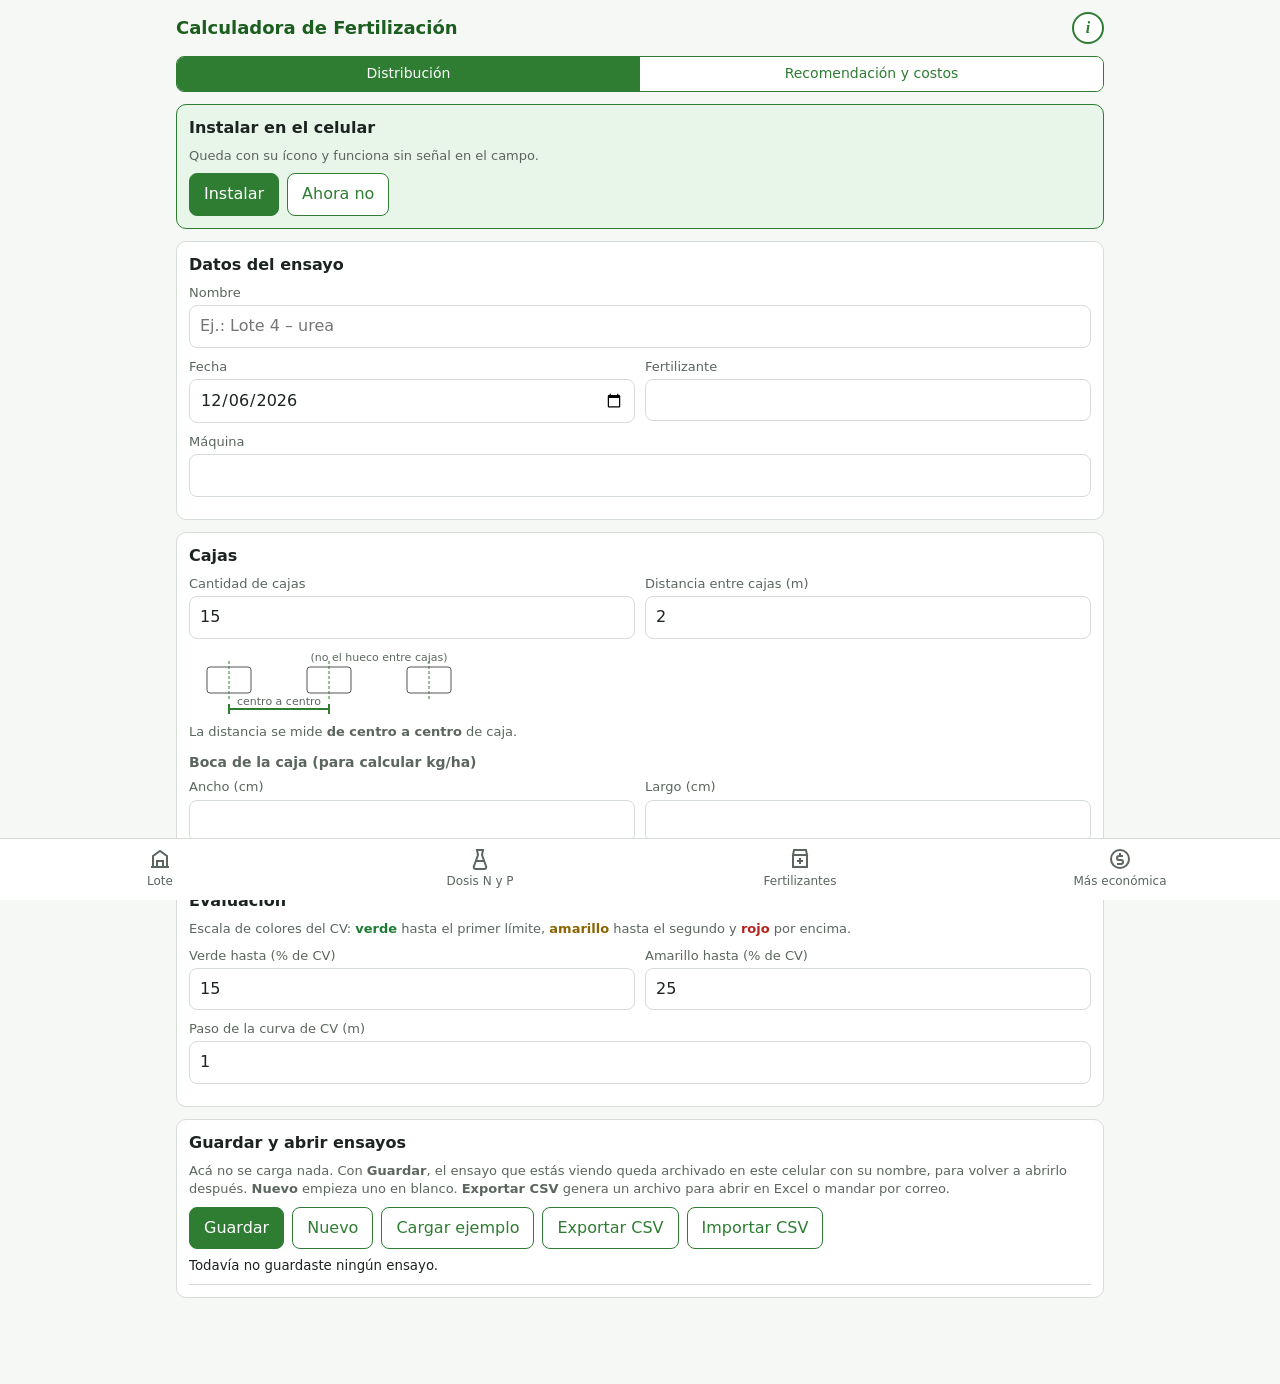
==== index.html @ 289e27e3 "Módulo Recomendación y costos (integra la app Ferti) - Lote: cultivo, rendimiento esperado, nitratos" ====
<!doctype html>
<html lang="es">
<head>
<meta charset="utf-8">
<meta name="viewport" content="width=device-width, initial-scale=1, viewport-fit=cover">
<meta name="theme-color" content="#2e7d32">
<title>Calculadora de Fertilización</title>
<link rel="manifest" href="manifest.webmanifest">
<link rel="icon" href="iconos/icono.svg" type="image/svg+xml">
<link rel="apple-touch-icon" href="iconos/icono-192.png">
<link rel="stylesheet" href="css/estilos.css">
</head>
<body>
<main>
  <!-- ============ ENSAYO ============ -->
  <section class="pantalla" id="p-ensayo">
    <div class="titulo-app">
      <div><b>Calculadora de Fertilización</b></div>
      <button class="btn-info" data-acerca aria-label="Acerca de">i</button>
    </div>
    <div class="segmentado selector-modulo">
      <button data-ir-modulo="distribucion">Distribución</button>
      <button data-ir-modulo="recomendacion">Recomendación y costos</button>
    </div>
    <div class="tarjeta instalar" id="tarjeta-instalar" hidden>
      <h2>Instalar en el celular</h2>
      <p class="ayuda">Queda con su ícono y funciona sin señal en el campo.</p>
      <div class="botones">
        <button class="btn" id="btn-instalar">Instalar</button>
        <button class="btn sec" id="btn-instalar-no">Ahora no</button>
      </div>
      <div id="instalar-ayuda"></div>
    </div>
    <div class="tarjeta">
      <h2>Datos del ensayo</h2>
      <label class="campo"><span>Nombre</span><input type="text" data-campo="nombre" placeholder="Ej.: Lote 4 – urea"></label>
      <div class="fila">
        <label class="campo"><span>Fecha</span><input type="date" data-campo="fecha"></label>
        <label class="campo"><span>Fertilizante</span><input type="text" data-campo="fertilizante" list="lista-fert"></label>
      </div>
      <label class="campo"><span>Máquina</span><input type="text" data-campo="maquina"></label>
      <datalist id="lista-fert"></datalist>
    </div>

    <div class="tarjeta">
      <h2>Cajas</h2>
      <div class="fila">
        <label class="campo"><span>Cantidad de cajas</span><input type="text" inputmode="numeric" data-campo="nCajas" data-tipo="entero"></label>
        <label class="campo"><span>Distancia entre cajas (m)</span><input type="text" inputmode="decimal" data-campo="dCentros" data-tipo="numero"></label>
      </div>
      <svg class="grafico" id="esquema-cajas" style="max-width:300px"></svg>
      <p class="ayuda">La distancia se mide <b>de centro a centro</b> de caja.</p>
      <h3>Boca de la caja (para calcular kg/ha)</h3>
      <div class="fila">
        <label class="campo"><span>Ancho (cm)</span><input type="text" inputmode="decimal" data-campo="bocaAncho" data-tipo="numero"></label>
        <label class="campo"><span>Largo (cm)</span><input type="text" inputmode="decimal" data-campo="bocaLargo" data-tipo="numero"></label>
      </div>
    </div>

    <div class="tarjeta">
      <h2>Evaluación</h2>
      <p class="ayuda" style="margin:0 0 8px">Escala de colores del CV: <span class="cv-bueno">verde</span> hasta el primer límite, <span class="cv-medio">amarillo</span> hasta el segundo y <span class="cv-malo">rojo</span> por encima.</p>
      <div class="fila">
        <label class="campo"><span>Verde hasta (% de CV)</span><input type="text" inputmode="decimal" data-campo="cvBueno" data-tipo="numero"></label>
        <label class="campo"><span>Amarillo hasta (% de CV)</span><input type="text" inputmode="decimal" data-campo="cvAceptable" data-tipo="numero"></label>
      </div>
      <label class="campo"><span>Paso de la curva de CV (m)</span><input type="text" inputmode="decimal" data-campo="wPaso" data-tipo="numero"></label>
    </div>

    <div class="tarjeta">
      <h2>Guardar y abrir ensayos</h2>
      <p class="ayuda">Acá no se carga nada. Con <b>Guardar</b>, el ensayo que estás viendo queda archivado en este celular con su nombre, para volver a abrirlo después. <b>Nuevo</b> empieza uno en blanco. <b>Exportar CSV</b> genera un archivo para abrir en Excel o mandar por correo.</p>
      <div class="botones">
        <button class="btn" id="btn-guardar">Guardar</button>
        <button class="btn sec" id="btn-nuevo">Nuevo</button>
        <button class="btn sec" id="btn-ejemplo">Cargar ejemplo</button>
        <button class="btn sec" id="btn-exportar">Exportar CSV</button>
        <button class="btn sec" id="btn-importar">Importar CSV</button>
        <input type="file" id="archivo-csv" accept=".csv,text/csv,text/plain" hidden>
      </div>
      <ul class="lista-ensayos" id="lista-ensayos"></ul>
    </div>
  </section>

  <!-- ============ RECOMENDACIÓN: LOTE ============ -->
  <section class="pantalla" id="p-lote">
    <div class="titulo-app">
      <div><b>Calculadora de Fertilización</b></div>
      <button class="btn-info" data-acerca aria-label="Acerca de">i</button>
    </div>
    <div class="segmentado selector-modulo">
      <button data-ir-modulo="distribucion">Distribución</button>
      <button data-ir-modulo="recomendacion">Recomendación y costos</button>
    </div>
    <div class="tarjeta">
      <h2>Cultivo</h2>
      <div class="segmentado" id="cultivo-sel">
        <button data-cultivo="maiz">Maíz</button>
        <button data-cultivo="soja">Soja</button>
        <button data-cultivo="trigo">Trigo</button>
      </div>
      <label class="campo" style="margin-top:10px"><span>Rendimiento esperado (t/ha)</span><input type="text" inputmode="decimal" data-lote="rendimiento"></label>
    </div>
    <div class="tarjeta" id="tarjeta-n">
      <h2>Nitrógeno</h2>
      <div class="fila">
        <label class="campo"><span>N de nitratos 0–60 cm a la siembra (kg N/ha)</span><input type="text" inputmode="decimal" data-lote="nSuelo"></label>
        <label class="campo"><span>Umbral de N: suelo + fertilizante (kg N/ha)</span><input type="text" inputmode="decimal" data-lote="umbralN"></label>
      </div>
    </div>
    <div class="tarjeta">
      <h2>Fósforo</h2>
      <div class="fila">
        <label class="campo"><span>P Bray 1, 0–20 cm (ppm)</span><input type="text" inputmode="decimal" data-lote="bray"></label>
        <label class="campo"><span>Nivel crítico (ppm)</span><input type="text" inputmode="decimal" data-lote="criticoP"></label>
      </div>
      <label class="check"><input type="checkbox" id="rotacion-trigo"> La rotación incluye trigo: usar 19 ppm para todos los cultivos</label>
      <div class="fila">
        <label class="campo"><span>Arcilla, 0–20 cm (%)</span><input type="text" inputmode="decimal" data-lote="arcilla"></label>
        <label class="campo"><span>Densidad aparente (g/cm³)</span><input type="text" inputmode="decimal" data-lote="densidad"></label>
      </div>
      <span class="etq-campo">Ubicación del lote</span>
      <div class="segmentado" id="zona-sel">
        <button data-zona="1">Norte</button>
        <button data-zona="0">Sur</button>
      </div>
      <p class="ayuda">La divisoria es la Pampa Deprimida (cuenca del Salado). <b>Norte:</b> Pampa Ondulada y Pampa Llana. <b>Sur:</b> Pampa Austral (sudeste y sudoeste bonaerense).</p>
      <label class="campo" style="margin-top:8px"><span>P exportado por tonelada de grano (kg P/t)</span><input type="text" inputmode="decimal" data-lote="pGrano"></label>
      <p class="ayuda">Valores por defecto: niveles críticos de Sucunza et al. (2018) y P en grano de las tablas del IPNI. Todos se pueden cambiar.</p>
    </div>
  </section>

  <!-- ============ RECOMENDACIÓN: DOSIS ============ -->
  <section class="pantalla" id="p-reco">
    <div id="reco-contenido"></div>
  </section>

  <!-- ============ RECOMENDACIÓN: FERTILIZANTES ============ -->
  <section class="pantalla" id="p-fert">
    <div class="tarjeta">
      <h2>Fertilizantes y precios</h2>
      <p class="ayuda">Grado en elemento (N-P-K-S) y, debajo, grado equivalente en óxidos (N-P₂O₅-K₂O-S), como en la bolsa. Precio en U$S por tonelada.</p>
      <label class="campo" style="max-width:220px"><span>Fecha de los precios</span><input type="date" id="fecha-precios"></label>
      <div class="tabla-desliza"><table class="tabla tabla-fert" id="tabla-fert"></table></div>
      <p class="ayuda">Debajo del costo por kg de P figura el costo por kg de P₂O₅, para comparar con las publicaciones que lo expresan así. En los compuestos (DAP, MAP) el precio se reparte entre N y P según lo que costaría cada uno en el fertilizante simple más barato.</p>
    </div>
    <details class="tarjeta" id="agregar-fert">
      <summary>Agregar un fertilizante</summary>
      <label class="campo"><span>Nombre</span><input type="text" id="nf-nombre"></label>
      <div class="fila">
        <label class="campo"><span>N %</span><input type="text" inputmode="decimal" id="nf-n"></label>
        <label class="campo"><span>P %</span><input type="text" inputmode="decimal" id="nf-p"></label>
        <label class="campo"><span>K %</span><input type="text" inputmode="decimal" id="nf-k"></label>
        <label class="campo"><span>S %</span><input type="text" inputmode="decimal" id="nf-s"></label>
      </div>
      <p class="ayuda">Porcentajes de elemento (P, no P₂O₅). Si tenés el grado en óxidos: P = P₂O₅ ÷ 2,29 y K = K₂O ÷ 1,2.</p>
      <label class="campo" style="max-width:220px"><span>Precio (U$S/t)</span><input type="text" inputmode="numeric" id="nf-precio"></label>
      <div class="botones"><button class="btn" id="nf-agregar">Agregar</button></div>
    </details>
    <div class="botones"><button class="btn sec" id="btn-restaurar-fert">Volver a la lista original</button></div>
  </section>

  <!-- ============ RECOMENDACIÓN: COMBINACIÓN ============ -->
  <section class="pantalla" id="p-comb">
    <div class="tarjeta">
      <h2>Combinación más económica</h2>
      <span class="etq-campo">Dosis de P a cubrir</span>
      <div class="segmentado" id="comb-p-sel">
        <button data-dosisp="suficiencia">Suficiencia</button>
        <button data-dosisp="construccion">Construcción y mantenimiento</button>
      </div>
      <div id="comb-req" style="margin-top:8px"></div>
    </div>
    <div id="comb-lista"></div>
  </section>

  <!-- ============ ACERCA DE ============ -->
  <section class="pantalla" id="p-acerca">
    <div class="tarjeta acerca">
      <h2>Calculadora de Fertilización</h2>
      <p class="ayuda">Versión <span id="version-app"></span></p>
      <p><b>Distribución:</b> ensayo de distribución transversal de fertilizadoras con bandejas: superposición de pasadas, coeficiente de variación según el ancho de trabajo y dosis.</p>
      <p><b>Recomendación y costos:</b> dosis de N y P según análisis de suelo, costo por unidad de nutriente y combinación de fertilizantes más económica. Basado en la app Ferti (2025) del mismo autor.</p>
      <h3>Desarrollo</h3>
      <p><b>Ing. Agr. Juan Manuel Vázquez</b><br>
        Departamento de Tecnología, Universidad Nacional de Luján<br>
        Facultad de Ciencias Agrarias y Forestales, Universidad Nacional de La Plata</p>
      <p class="ayuda">Desarrollo personal con fines académicos y de extensión. No es una publicación oficial de dichas instituciones.</p>
      <h3>Antecedente</h3>
      <p>Basada en la aplicación FERTICALC (2016). Idea y prototipo original (App Inventor): Ing. Agr. Juan Manuel Vázquez, en colaboración con el Ing. Agr. Roberto Balbuena (Mecanización Agraria, FCAyF–UNLP). Versión Android desarrollada por Lic. Nicolás Carlini e Ing. Marcelo Taffarel. Esta versión fue reescrita por completo, con un nuevo método de cálculo de superposición y CV de ciclo completo.</p>
      <h3>Cómo calcula</h3>
      <p class="ayuda"><b>Distribución.</b> Suma todas las pasadas que alcanzan cada punto del lote (no solo las vecinas) y calcula el CV sobre un ciclo completo: un ancho de trabajo en modo continuo y dos anchos en alternado. Las mitades del alternado se muestran como dato complementario.</p>
      <p class="ayuda"><b>Recomendación.</b> N: umbral (N del suelo 0–60 cm + fertilizante) menos los nitratos a la siembra. P: dosis equivalente según Rubio et al. (2008, <i>Soil Sci. Soc. Am. J.</i> 72:1721) con arcilla, P Bray y zona; niveles críticos de Sucunza et al. (2018, <i>Eur. J. Agron.</i> 96:87); P exportado en grano según las tablas del IPNI. Costos: los fertilizantes compuestos reparten su precio entre N y P según el valor de cada nutriente en el fertilizante simple más barato.</p>
      <h3>Licencia</h3>
      <p class="ayuda">Software libre bajo la licencia GNU GPL versión 3. Podés usarlo, copiarlo y modificarlo; si distribuís una versión modificada, tiene que mantenerse libre bajo la misma licencia. Se ofrece sin garantía.<br>
        Código fuente: <a href="https://github.com/jmvgap/fertilizacion" target="_blank" rel="noopener">github.com/jmvgap/fertilizacion</a></p>
      <div class="botones"><button class="btn sec" id="btn-volver">Volver</button></div>
    </div>
  </section>

  <!-- ============ CAJAS (perfil único) ============ -->
  <section class="pantalla llena" id="p-cajas">
    <div class="cabecera-cajas">
      <b>Peso por caja (g)</b>
      <span class="ayuda">← deslizá de costado →</span>
      <button class="btn peligro chico" id="btn-borrar-valores">Borrar todo</button>
    </div>
    <div id="aviso-cajas"></div>
    <div class="tira-cajas" id="tira-cajas"></div>
    <p class="ayuda nota-cajas">Caja 1 = extremo izquierdo mirando en el sentido de avance. Vacía = sin dato (se interpola); si no recogió nada, poné 0. Gris = interpolada.</p>
  </section>

  <!-- ============ PASADAS ============ -->
  <section class="pantalla llena" id="p-pasadas">
    <div class="controles-pasadas">
      <div class="segmentado" id="modo-pasadas">
        <button data-modo="continuo">Continuo</button>
        <button data-modo="alternado">Alternado</button>
      </div>
      <div class="control-ancho">
        <button id="ancho-menos" aria-label="Menos ancho">−</button>
        <div class="ancho-bloque">
          <div class="ancho-valor" id="ancho-valor"></div>
          <input type="range" id="ancho-rango" aria-label="Ancho de trabajo">
        </div>
        <button id="ancho-mas" aria-label="Más ancho">+</button>
      </div>
      <div class="resultados">
        <div class="dato" id="res-cv"><div class="etq">CV</div><div class="val"></div></div>
        <div class="dato" id="res-dosis"><div class="etq">Dosis media</div><div class="val"></div></div>
      </div>
    </div>
    <div id="aviso-pasadas"></div>
    <div class="contenedor-grafico" id="cont-pasadas"><svg class="grafico" id="g-pasadas"></svg></div>
    <div class="leyenda">
      <span><i style="background:var(--p-izq)"></i>pasada izquierda</span>
      <span><i style="background:var(--p-cen)"></i>central</span>
      <span><i style="background:var(--p-der)"></i>derecha</span>
      <span><i style="background:var(--p-suma)"></i>suma de todas las pasadas</span>
      <span><i style="background:#ddd"></i>ciclo evaluado</span>
    </div>
    <p class="ayuda" id="res-detalle"></p>
    <p class="ayuda" id="res-mitades"></p>
  </section>

  <!-- ============ CURVA DE CV ============ -->
  <section class="pantalla" id="p-cv">
    <div id="aviso-cv"></div>
    <div class="tarjeta">
      <h2>CV según el ancho de trabajo</h2>
      <svg class="grafico" id="g-cv"></svg>
      <div class="leyenda" id="leyenda-cv"></div>
      <p class="ayuda">Tocá la curva para elegir un ancho.</p>
      <div id="resumen-cv"></div>
      <label style="display:block;margin-top:8px;font-size:14px">
        <input type="checkbox" id="ver-mitades"> Mostrar también las mitades del alternado
      </label>
      <div class="botones"><button class="btn sec" id="btn-ir-pasadas">Ver las pasadas con este ancho</button></div>
    </div>
    <details class="tarjeta"><summary>Tabla de valores</summary><div id="tabla-cv"></div></details>
  </section>

  <!-- ============ DOSIS ============ -->
  <section class="pantalla" id="p-dosis">
    <div class="tarjeta">
      <h2>Dosis medida en el ensayo</h2>
      <div id="dosis-ensayo"></div>
    </div>
    <div class="tarjeta">
      <h2>Calibración con caudal</h2>
      <h3>1. Caudal de la máquina</h3>
      <div class="fila">
        <label class="campo"><span>Kg recogidos</span><input type="text" inputmode="decimal" data-cal="kgRecogidos"></label>
        <label class="campo"><span>en segundos</span><input type="text" inputmode="decimal" data-cal="segundos"></label>
      </div>
      <label class="campo"><span>Caudal (kg/min)</span><input type="text" inputmode="decimal" data-cal="kgMin"></label>
      <h3>2. Condiciones de trabajo</h3>
      <div class="fila">
        <label class="campo"><span>Velocidad (km/h)</span><input type="text" inputmode="decimal" data-cal="vel"></label>
        <label class="campo"><span>Ancho de trabajo (m)</span><input type="text" inputmode="decimal" data-cal="ancho"></label>
      </div>
      <div class="resultados"><div class="dato"><div class="etq">Dosis aplicada</div><div class="val" id="cal-dosis">—</div></div></div>
      <h3>3. Caudal necesario para una dosis</h3>
      <label class="campo"><span>Dosis deseada (kg/ha)</span><input type="text" inputmode="decimal" data-cal="objetivo"></label>
      <div class="resultados"><div class="dato"><div class="etq">Caudal a regular</div><div class="val" id="cal-caudal">—</div></div></div>
      <p class="ayuda">kg/ha = kg/min × 600 ÷ (km/h × m)</p>
    </div>
  </section>
</main>

<nav class="pestanas" id="pestanas" data-modulo="distribucion">
  <button data-p="ensayo"><svg viewBox="0 0 24 24" fill="none" stroke="currentColor" stroke-width="2"><path d="M4 4h16v16H4z"/><path d="M8 9h8M8 13h8M8 17h5"/></svg>Ensayo</button>
  <button data-p="cajas"><svg viewBox="0 0 24 24" fill="none" stroke="currentColor" stroke-width="2"><path d="M4 20V12M9 20V7M14 20V9M19 20v-6"/></svg>Cajas</button>
  <button data-p="pasadas"><svg viewBox="0 0 24 24" fill="none" stroke="currentColor" stroke-width="2"><path d="M2 18c3-8 5-8 8 0M8 18c3-8 5-8 8 0M14 18c3-8 5-8 8 0"/></svg>Pasadas</button>
  <button data-p="cv"><svg viewBox="0 0 24 24" fill="none" stroke="currentColor" stroke-width="2"><path d="M3 3v18h18"/><path d="M6 15c3-6 5-7 7-4s4 2 7-6"/></svg>Curva CV</button>
  <button data-p="dosis"><svg viewBox="0 0 24 24" fill="none" stroke="currentColor" stroke-width="2"><circle cx="12" cy="13" r="8"/><path d="M12 13l4-4M9 3h6"/></svg>Dosis</button>
</nav>
<nav class="pestanas" id="pestanas-reco" data-modulo="recomendacion" hidden>
  <button data-p="lote"><svg viewBox="0 0 24 24" fill="none" stroke="currentColor" stroke-width="2"><path d="M3 20h18M5 20V9l7-5 7 5v11"/><path d="M9 20v-6h6v6"/></svg>Lote</button>
  <button data-p="reco"><svg viewBox="0 0 24 24" fill="none" stroke="currentColor" stroke-width="2"><path d="M9 3h6l-1 5 4 11a2 2 0 0 1-2 3H8a2 2 0 0 1-2-3l4-11z"/><path d="M8 14h8"/></svg>Dosis N y P</button>
  <button data-p="fert"><svg viewBox="0 0 24 24" fill="none" stroke="currentColor" stroke-width="2"><path d="M6 3h12l1 5H5z"/><path d="M5 8v12h14V8"/><path d="M12 11v6M9 14h6"/></svg>Fertilizantes</button>
  <button data-p="comb"><svg viewBox="0 0 24 24" fill="none" stroke="currentColor" stroke-width="2"><circle cx="12" cy="12" r="9"/><path d="M15 9h-4a2 2 0 0 0 0 4h2a2 2 0 0 1 0 4H9M12 6v2M12 16v2"/></svg>Más económica</button>
</nav>
<div class="toast" id="toast"></div>

<script src="js/motor.js"></script>
<script src="js/graficos.js"></script>
<script src="js/catalogo.js"></script>
<script src="js/ejemplos.js"></script>
<script src="js/recomendacion.js"></script>
<script src="js/app.js"></script>
<script src="js/app-reco.js"></script>
</body>
</html>
---- css/estilos.css ----
:root {
  --verde: #2e7d32;
  --verde-osc: #1b5e20;
  --verde-claro: #e8f5e9;
  --fondo: #f6f8f5;
  --tarjeta: #ffffff;
  --texto: #1d2420;
  --texto-suave: #5b665e;
  --borde: #d5ddd6;
  --error: #b3261e;
  --aviso: #8a5a00;
  --ok: #1e7b34;
  /* Colores de las pasadas (definidos por el usuario) */
  --p-izq: #d32f2f;
  --p-cen: #2e9e3e;
  --p-der: #1e5bd6;
  --p-suma: #f2c200;
  --interp: #9e9e9e;
  /* Escala de CV */
  --cv-bueno: #2e9e3e;
  --cv-medio: #e0a800;
  --cv-malo: #d32f2f;
  --radio: 10px;
}

* { box-sizing: border-box; }
html, body { margin: 0; height: 100%; }
body {
  font: 16px/1.4 system-ui, -apple-system, "Segoe UI", Roboto, sans-serif;
  background: var(--fondo);
  color: var(--texto);
  -webkit-tap-highlight-color: transparent;
}

.acerca p { margin: 6px 0; }
.acerca a { color: var(--verde); }

main { padding: 12px 16px calc(var(--alto-nav, 64px) + 12px); max-width: 960px; margin: 0 auto; }
section.pantalla { display: none; }
section.pantalla.activa { display: block; }
/* Pantallas que ocupan exactamente el alto disponible, sin desplazamiento */
section.pantalla.llena.activa {
  display: flex; flex-direction: column; gap: 6px;
  height: calc(var(--alto-vista, 100dvh) - var(--alto-nav, 64px) - 24px); min-height: 280px;
}

.titulo-app { display: flex; align-items: center; gap: 10px; margin-bottom: 12px; }
.titulo-app > div { flex: 1; }
.titulo-app b { display: block; font-size: 18px; color: var(--verde-osc); }
.titulo-app small { color: var(--texto-suave); }
.btn-info { flex: none; width: 32px; height: 32px; border-radius: 50%; border: 2px solid var(--verde);
  background: #fff; color: var(--verde); font: italic 700 16px Georgia, serif; cursor: pointer; }

nav.pestanas {
  position: fixed; bottom: 0; left: 0; right: 0; z-index: 10;
  display: flex; background: #fff; border-top: 1px solid var(--borde);
  padding-bottom: env(safe-area-inset-bottom);
}
nav.pestanas button {
  flex: 1; border: 0; background: none; padding: 8px 2px 10px;
  font: inherit; font-size: 12px; color: var(--texto-suave);
  display: flex; flex-direction: column; align-items: center; gap: 2px;
}
nav.pestanas button svg { width: 24px; height: 24px; }
nav.pestanas button.activa { color: var(--verde); font-weight: 600; }

.tarjeta {
  background: var(--tarjeta); border: 1px solid var(--borde);
  border-radius: var(--radio); padding: 12px; margin-bottom: 12px;
}
.tarjeta h2 { font-size: 16px; margin: 0 0 8px; }
.tarjeta h3 { font-size: 14px; margin: 12px 0 6px; color: var(--texto-suave); }

label.campo { display: block; margin-bottom: 10px; }
label.campo > span { display: block; font-size: 13px; color: var(--texto-suave); margin-bottom: 3px; }
input[type=text], input[type=number], input[type=date], select {
  width: 100%; font: inherit; padding: 9px 10px;
  border: 1px solid var(--borde); border-radius: 8px; background: #fff; color: var(--texto);
}
input:focus, select:focus { outline: 2px solid var(--verde); outline-offset: -1px; border-color: var(--verde); }
input.invalido { border-color: var(--error); background: #fff4f3; }
.fila { display: flex; gap: 10px; }
.fila > * { flex: 1; min-width: 0; }

.ayuda { font-size: 13px; color: var(--texto-suave); margin: 4px 0 0; }
.error-txt { font-size: 12px; color: var(--error); min-height: 0; }
.aviso { background: #fff7e0; border: 1px solid #f0d58a; color: var(--aviso);
  border-radius: 8px; padding: 8px 10px; font-size: 14px; margin-bottom: 10px; }
.aviso.error { background: #fdecea; border-color: #f2b8b5; color: var(--error); }

button.btn {
  font: inherit; border-radius: 8px; padding: 9px 14px; cursor: pointer;
  border: 1px solid var(--verde); background: var(--verde); color: #fff;
}
button.btn.sec { background: #fff; color: var(--verde); }
button.btn.peligro { border-color: var(--error); background: #fff; color: var(--error); }
button.btn:disabled { opacity: .5; }
.botones { display: flex; flex-wrap: wrap; gap: 8px; margin-top: 8px; }

.segmentado { display: flex; border: 1px solid var(--verde); border-radius: 8px; overflow: hidden; }
.segmentado button { flex: 1; border: 0; background: #fff; color: var(--verde); padding: 8px; font: inherit; }
.segmentado button.activa { background: var(--verde); color: #fff; }

/* Tira horizontal de cajas: misma disposición que en el campo */
.cabecera-cajas { display: flex; align-items: center; gap: 10px; }
.cabecera-cajas .ayuda { flex: 1; margin: 0; }
button.btn.chico { padding: 5px 10px; font-size: 14px; }
.tira-cajas {
  flex: 1; min-height: 0;
  display: flex; gap: 3px; overflow-x: auto; overscroll-behavior-x: contain;
  padding: 4px 2px 8px; background: var(--tarjeta); border: 1px solid var(--borde); border-radius: var(--radio);
}
.nota-cajas { margin: 0; font-size: 12px; }
.col-caja { flex: 0 0 46px; display: flex; flex-direction: column; }
.col-caja .barra-cont {
  flex: 1; min-height: 40px; display: flex; align-items: flex-end; justify-content: center;
  border-bottom: 2px solid #9aa59d; position: relative;
}
.col-caja .barra { width: 78%; background: var(--p-cen); border-radius: 3px 3px 0 0; min-height: 0; }
.col-caja.interpolada .barra { background: var(--interp); opacity: .6; }
.col-caja.sin-dato .barra-cont::after {
  content: ""; position: absolute; left: 15%; right: 15%; bottom: 2px; height: 3px; background: var(--error);
}
.col-caja .num { text-align: center; font-weight: 700; font-size: 14px; margin-top: 4px; }
.col-caja .pos { text-align: center; font-size: 10px; letter-spacing: -.2px; color: var(--texto-suave); margin-bottom: 3px; white-space: nowrap; }
.col-caja input { text-align: center; padding: 8px 1px; font-size: 15px; border-radius: 6px; }
.col-caja.interpolada input { border-style: dashed; }
.col-caja.interpolada input::placeholder { color: var(--interp); }
.col-caja.seleccionada .num { color: var(--verde); }
.col-caja.seleccionada .barra-cont { background: var(--verde-claro); border-radius: 4px 4px 0 0; }
.instalar { border-color: var(--verde); background: var(--verde-claro); }

/* Gráficos */
.grafico { width: 100%; display: block; touch-action: pan-y; }
.grafico text { font-size: 11px; fill: var(--texto-suave); font-family: inherit; }
.leyenda { display: flex; flex-wrap: wrap; gap: 4px 12px; font-size: 12px; color: var(--texto-suave); margin-top: 4px; }
.leyenda i { display: inline-block; width: 12px; height: 12px; border-radius: 2px; vertical-align: -2px; margin-right: 4px; }

/* Resultados grandes */
.resultados { display: flex; gap: 10px; }
.resultados .dato { flex: 1; background: var(--verde-claro); border-radius: 8px; padding: 8px 10px; }
.resultados .dato .etq { font-size: 12px; color: var(--texto-suave); }
.resultados .dato .val { font-size: 26px; font-weight: 700; }
.resultados .dato .val small { font-size: 14px; font-weight: 400; }
.resultados .dato.mal { background: #fdecea; }
.resultados .dato.mal .val { color: var(--error); }
.resultados .dato.bien .val { color: var(--ok); }
.resultados .dato.medio { background: #fff4cc; }
.resultados .dato.medio .val { color: #8a6400; }
.cv-bueno { color: var(--ok); font-weight: 600; }
.cv-medio { color: #8a6400; font-weight: 600; }
.cv-malo { color: var(--error); font-weight: 600; }
#res-detalle { margin: 0; font-size: 12px; min-height: 1.4em; }

.control-ancho { display: flex; align-items: center; gap: 8px; }
.ancho-bloque { flex: 1; min-width: 0; display: flex; flex-direction: column; }
.control-ancho input[type=range] { width: 100%; accent-color: var(--verde); height: 28px; margin: 0; }
.control-ancho button { flex: none; width: 40px; height: 40px; border-radius: 50%; border: 1px solid var(--verde);
  background: #fff; color: var(--verde); font-size: 22px; line-height: 1; }
.ancho-valor { font-size: 18px; font-weight: 700; text-align: center; }

/* Pasadas */
.controles-pasadas { display: flex; flex-direction: column; gap: 6px; }
.controles-pasadas .resultados .dato { padding: 4px 10px; }
.controles-pasadas .resultados .dato .etq, .controles-pasadas .resultados .dato .val { white-space: nowrap; }
.controles-pasadas .resultados .dato .val { font-size: 22px; }
.contenedor-grafico { flex: 1; min-height: 120px; position: relative; }
.contenedor-grafico svg { position: absolute; inset: 0; width: 100%; height: 100%; }
#p-pasadas .leyenda { margin: 0; font-size: 11px; }
#res-mitades { margin: 0; font-size: 12px; }

/* Celular apaisado: todo más compacto, los controles en una sola línea */
@media (orientation: landscape) and (max-height: 560px) {
  main { padding-top: 6px; padding-bottom: calc(var(--alto-nav, 44px) + 6px); }
  section.pantalla.llena.activa { height: calc(var(--alto-vista, 100dvh) - var(--alto-nav, 44px) - 12px); min-height: 220px; gap: 4px; }
  nav.pestanas button { flex-direction: row; justify-content: center; gap: 6px; padding: 5px 2px; font-size: 13px; }
  nav.pestanas button svg { width: 20px; height: 20px; }
  .controles-pasadas { flex-direction: row; align-items: center; gap: 10px; }
  .controles-pasadas .segmentado button { padding: 6px 10px; }
  .controles-pasadas .control-ancho { flex: 1; }
  .control-ancho button { width: 34px; height: 34px; font-size: 20px; }
  .ancho-valor { font-size: 15px; }
  .controles-pasadas .resultados .dato { padding: 2px 8px; }
  .controles-pasadas .resultados .dato .etq { font-size: 11px; }
  .controles-pasadas .resultados .dato .val { font-size: 18px; }
  .nota-cajas { display: none; }
  .col-caja input { padding: 5px 1px; }
  .col-caja .pos { margin-bottom: 1px; }
}

.lista-ensayos { list-style: none; margin: 0; padding: 0; }
.lista-ensayos li { display: flex; align-items: center; gap: 8px; padding: 8px 0; border-bottom: 1px solid var(--borde); }
.lista-ensayos li .info { flex: 1; min-width: 0; }
.lista-ensayos li .info b { display: block; overflow: hidden; text-overflow: ellipsis; white-space: nowrap; }
.lista-ensayos li .info small { color: var(--texto-suave); }

table.tabla { width: 100%; border-collapse: collapse; font-size: 13px; }
table.tabla th, table.tabla td { padding: 4px 6px; border-bottom: 1px solid var(--borde); text-align: right; }
table.tabla th:first-child, table.tabla td:first-child { text-align: left; }
table.tabla tr.ok td { color: var(--ok); }

details summary { cursor: pointer; color: var(--verde); margin: 4px 0; }
.toast { position: fixed; left: 50%; bottom: 84px; transform: translateX(-50%);
  background: #323232; color: #fff; padding: 8px 14px; border-radius: 8px; font-size: 14px;
  opacity: 0; transition: opacity .2s; pointer-events: none; z-index: 20; }
.toast.ver { opacity: 1; }

/* ===== Selector de módulo y módulo Recomendación y costos ===== */
.selector-modulo { margin-bottom: 12px; }
.selector-modulo button { font-size: 14px; padding: 7px 6px; }
.etq-campo { display: block; font-size: 13px; color: var(--texto-suave); margin: 4px 0 3px; }
label.check { display: flex; gap: 8px; align-items: flex-start; font-size: 14px; margin: 0 0 10px; }
label.check input { margin-top: 3px; }
.dosis-p .dato { background: var(--verde-claro); border-radius: 8px; padding: 6px 10px; }
.dosis-p .dato .etq { font-size: 12px; color: var(--texto-suave); }
.dosis-p .dato .val { font-size: 26px; font-weight: 700; display: inline-block; margin-right: 8px; }
.dosis-p .dato .val small { font-size: 14px; font-weight: 400; }
.dosis-p .explica { font-size: 13px; margin: 4px 2px 12px; }
small.eq { color: var(--texto-suave); font-size: 12px; }
.fuente { font-size: 11px; }
.tabla-desliza { overflow-x: auto; margin: 0 -4px; }
.tabla-fert { min-width: 480px; }
.tabla-fert td, .tabla-fert th { vertical-align: middle; }
.tabla-fert td.grado { text-align: center; white-space: nowrap; font-size: 12px; }
.tabla-fert input.precio { width: 70px; padding: 5px 6px; text-align: right; }
.tabla-fert button.quitar { border: 0; background: none; color: var(--texto-suave); font-size: 16px; padding: 0 4px; cursor: pointer; }
.opcion.mejor { border: 2px solid var(--verde); }
.opcion-cab { display: flex; justify-content: space-between; align-items: baseline; }
.opcion-cab .total { font-size: 20px; font-weight: 700; color: var(--verde-osc); }
.opcion ul.items { list-style: none; margin: 6px 0 0; padding: 0; }
.opcion ul.items li { display: flex; align-items: center; gap: 8px; padding: 4px 0; border-bottom: 1px solid var(--borde); flex-wrap: wrap; }
.opcion ul.items .prod { flex-basis: 100%; }
.opcion ul.items .cant { font-weight: 700; }
.opcion ul.items .costo { color: var(--texto-suave); font-size: 14px; flex: 1; }
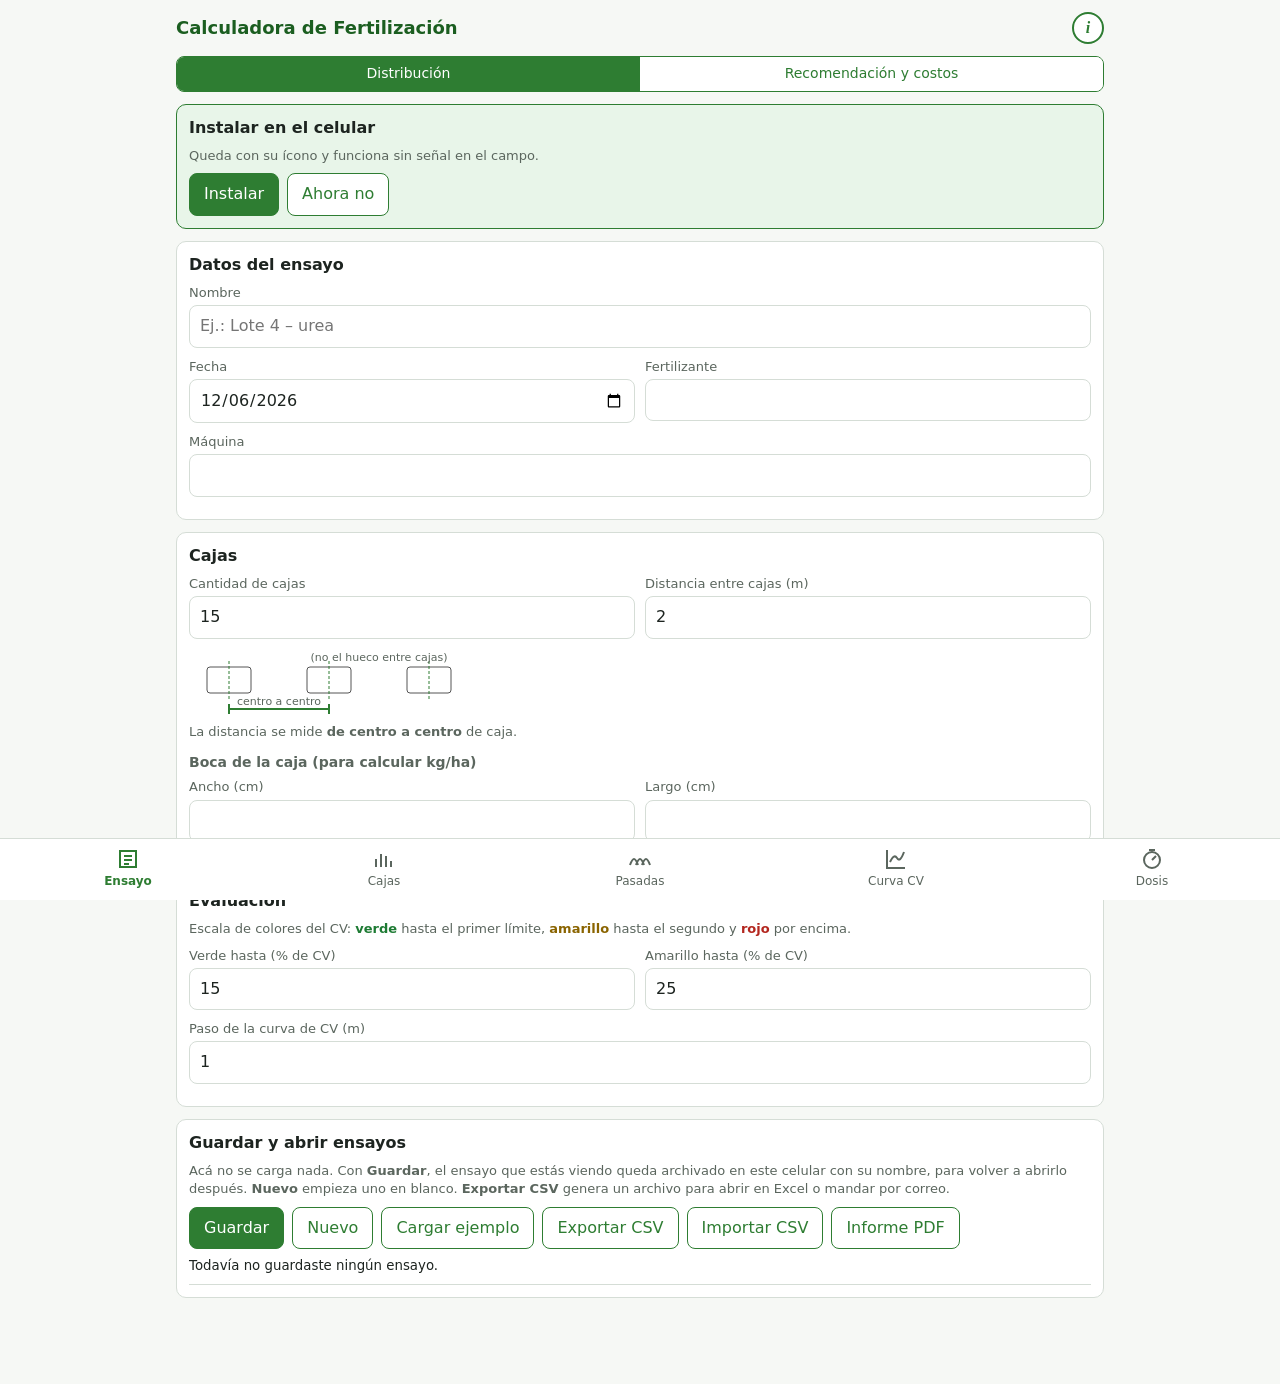
==== commit 3dc66179: "Informes en PDF y corrección de las barras de pestañas - Las dos barras de pestañas quedaban visible" ====
--- a/index.html
+++ b/index.html
@@ -76,6 +76,7 @@
         <button class="btn sec" id="btn-ejemplo">Cargar ejemplo</button>
         <button class="btn sec" id="btn-exportar">Exportar CSV</button>
         <button class="btn sec" id="btn-importar">Importar CSV</button>
+        <button class="btn sec" data-informe="distribucion">Informe PDF</button>
         <input type="file" id="archivo-csv" accept=".csv,text/csv,text/plain" hidden>
       </div>
       <ul class="lista-ensayos" id="lista-ensayos"></ul>
@@ -172,6 +173,16 @@
       <div id="comb-req" style="margin-top:8px"></div>
     </div>
     <div id="comb-lista"></div>
+  </section>
+
+  <!-- ============ INFORME ============ -->
+  <section class="pantalla" id="p-informe">
+    <div class="barra-informe">
+      <button class="btn sec" id="inf-volver">Volver</button>
+      <button class="btn" id="inf-imprimir">Guardar como PDF</button>
+    </div>
+    <p class="ayuda nota-imprimir">Se abre el diálogo de impresión: elegí <b>Guardar como PDF</b> como impresora.</p>
+    <div class="informe" id="informe"></div>
   </section>
 
   <!-- ============ ACERCA DE ============ -->
@@ -255,7 +266,8 @@
       <label style="display:block;margin-top:8px;font-size:14px">
         <input type="checkbox" id="ver-mitades"> Mostrar también las mitades del alternado
       </label>
-      <div class="botones"><button class="btn sec" id="btn-ir-pasadas">Ver las pasadas con este ancho</button></div>
+      <div class="botones"><button class="btn sec" id="btn-ir-pasadas">Ver las pasadas con este ancho</button>
+        <button class="btn sec" data-informe="distribucion">Informe PDF</button></div>
     </div>
     <details class="tarjeta"><summary>Tabla de valores</summary><div id="tabla-cv"></div></details>
   </section>
--- a/css/estilos.css
+++ b/css/estilos.css
@@ -24,6 +24,7 @@
 }
 
 * { box-sizing: border-box; }
+[hidden] { display: none !important; }
 html, body { margin: 0; height: 100%; }
 body {
   font: 16px/1.4 system-ui, -apple-system, "Segoe UI", Roboto, sans-serif;
@@ -218,11 +219,14 @@
 .dosis-p .explica { font-size: 13px; margin: 4px 2px 12px; }
 small.eq { color: var(--texto-suave); font-size: 12px; }
 .fuente { font-size: 11px; }
-.tabla-desliza { overflow-x: auto; margin: 0 -4px; }
-.tabla-fert { min-width: 480px; }
-.tabla-fert td, .tabla-fert th { vertical-align: middle; }
-.tabla-fert td.grado { text-align: center; white-space: nowrap; font-size: 12px; }
-.tabla-fert input.precio { width: 70px; padding: 5px 6px; text-align: right; }
+.tabla-desliza { overflow-x: auto; margin: 0 -6px; }
+/* Tabla de precios compacta: entra en el ancho de un celular sin desplazarse */
+.tabla-fert { font-size: 12px; }
+.tabla-fert td, .tabla-fert th { vertical-align: middle; padding: 4px 3px; }
+.tabla-fert th { font-size: 11px; line-height: 1.2; }
+.tabla-fert td:first-child { line-height: 1.25; }
+.tabla-fert td.grado { text-align: center; white-space: nowrap; font-size: 11px; }
+.tabla-fert input.precio { width: 50px; padding: 4px 3px; text-align: right; font-size: 13px; }
 .tabla-fert button.quitar { border: 0; background: none; color: var(--texto-suave); font-size: 16px; padding: 0 4px; cursor: pointer; }
 .opcion.mejor { border: 2px solid var(--verde); }
 .opcion-cab { display: flex; justify-content: space-between; align-items: baseline; }
@@ -232,3 +236,39 @@
 .opcion ul.items .prod { flex-basis: 100%; }
 .opcion ul.items .cant { font-weight: 700; }
 .opcion ul.items .costo { color: var(--texto-suave); font-size: 14px; flex: 1; }
+
+/* ===== Informe (PDF) ===== */
+.barra-informe { display: flex; gap: 8px; justify-content: space-between; }
+.nota-imprimir { margin: 6px 0 10px; }
+.informe { background: #fff; color: #111; border: 1px solid var(--borde); border-radius: var(--radio);
+  padding: 16px; font-size: 13px; line-height: 1.35; overflow-x: auto; }
+.inf-cab { display: flex; justify-content: space-between; gap: 12px; align-items: flex-start;
+  border-bottom: 2px solid var(--verde); padding-bottom: 6px; margin-bottom: 10px; }
+.inf-cab h1 { font-size: 18px; margin: 0; color: var(--verde-osc); }
+.inf-cab p { margin: 2px 0 0; color: #444; }
+.inf-app { text-align: right; font-size: 11px; color: #555; }
+.informe h2 { font-size: 14px; margin: 14px 0 6px; color: var(--verde-osc); border-bottom: 1px solid #ddd; padding-bottom: 2px; }
+.informe h3 { font-size: 13px; margin: 10px 0 4px; }
+.informe .bloque { break-inside: avoid; page-break-inside: avoid; }
+.inf-datos { border-collapse: collapse; margin: 4px 0; }
+.inf-datos th { text-align: left; font-weight: 400; color: #555; padding: 2px 12px 2px 0; vertical-align: top; }
+.inf-datos td { padding: 2px 0; }
+.inf-tabla, .inf-pesos { border-collapse: collapse; width: 100%; margin: 6px 0; font-size: 12px; }
+.inf-tabla th, .inf-tabla td, .inf-pesos th, .inf-pesos td { border: 1px solid #ccc; padding: 3px 5px; text-align: left; vertical-align: top; }
+.inf-tabla th { background: #f1f5f1; }
+.inf-pesos td { text-align: center; }
+.inf-pesos th { background: #f1f5f1; width: 40px; }
+.inf-pesos td.interp { color: #888; font-style: italic; }
+.inf-graf { width: 100%; height: auto; display: block; margin: 4px 0; }
+.informe .nota { font-size: 11px; color: #555; margin: 4px 0; }
+.inf-pie { margin-top: 16px; border-top: 1px solid #ddd; padding-top: 6px; font-size: 10px; color: #666; }
+
+@media print {
+  @page { size: A4; margin: 14mm; }
+  body { background: #fff; }
+  nav.pestanas, .toast, .barra-informe, .nota-imprimir { display: none !important; }
+  section.pantalla:not(#p-informe) { display: none !important; }
+  main { padding: 0 !important; max-width: none; }
+  .informe { border: 0; padding: 0; border-radius: 0; overflow: visible; }
+  * { -webkit-print-color-adjust: exact; print-color-adjust: exact; }
+}
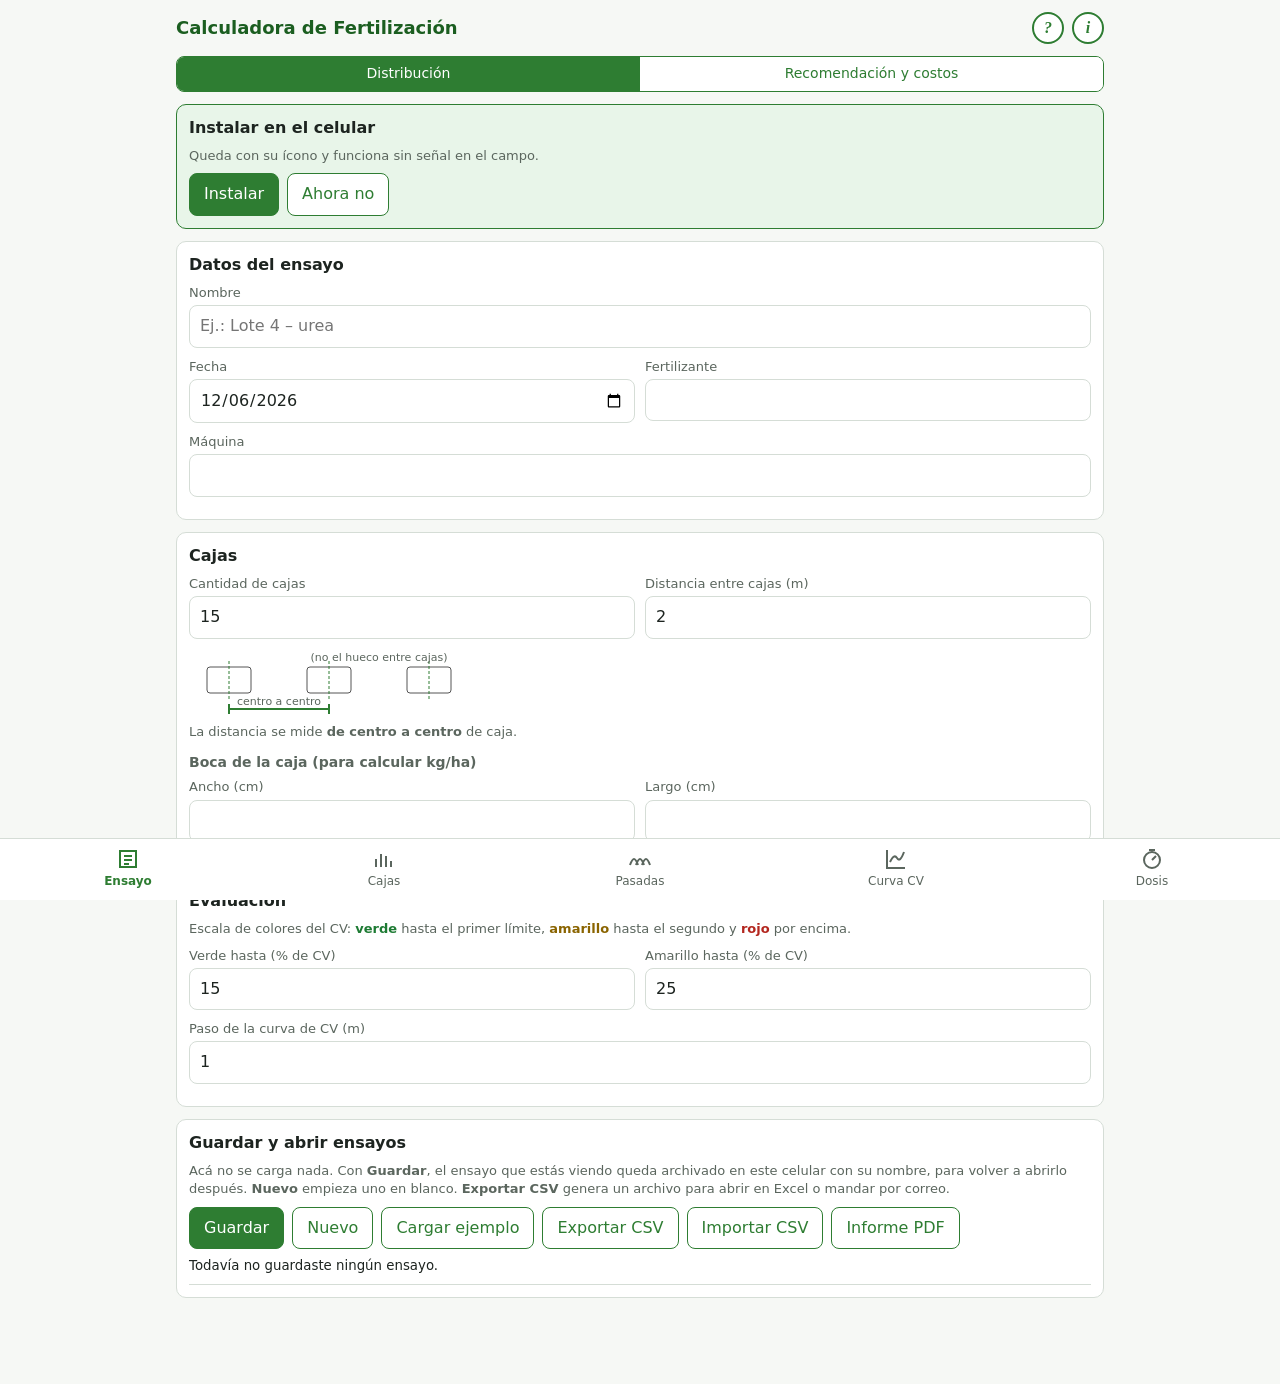
==== commit 632862b8: "Ayuda, ejemplo de 17 cajas y ajustes de la tabla de precios - Pantalla de ayuda (botón "?"): cómo us" ====
--- a/index.html
+++ b/index.html
@@ -16,6 +16,7 @@
   <section class="pantalla" id="p-ensayo">
     <div class="titulo-app">
       <div><b>Calculadora de Fertilización</b></div>
+      <button class="btn-info" data-ayuda aria-label="Ayuda">?</button>
       <button class="btn-info" data-acerca aria-label="Acerca de">i</button>
     </div>
     <div class="segmentado selector-modulo">
@@ -87,6 +88,7 @@
   <section class="pantalla" id="p-lote">
     <div class="titulo-app">
       <div><b>Calculadora de Fertilización</b></div>
+      <button class="btn-info" data-ayuda aria-label="Ayuda">?</button>
       <button class="btn-info" data-acerca aria-label="Acerca de">i</button>
     </div>
     <div class="segmentado selector-modulo">
@@ -158,7 +160,8 @@
       <label class="campo" style="max-width:220px"><span>Precio (U$S/t)</span><input type="text" inputmode="numeric" id="nf-precio"></label>
       <div class="botones"><button class="btn" id="nf-agregar">Agregar</button></div>
     </details>
-    <div class="botones"><button class="btn sec" id="btn-restaurar-fert">Volver a la lista original</button></div>
+    <div class="botones"><button class="btn sec" id="btn-editar-lista">Editar lista</button>
+      <button class="btn sec" id="btn-restaurar-fert">Volver a la lista original</button></div>
   </section>
 
   <!-- ============ RECOMENDACIÓN: COMBINACIÓN ============ -->
@@ -183,6 +186,57 @@
     </div>
     <p class="ayuda nota-imprimir">Se abre el diálogo de impresión: elegí <b>Guardar como PDF</b> como impresora.</p>
     <div class="informe" id="informe"></div>
+  </section>
+
+  <!-- ============ AYUDA ============ -->
+  <section class="pantalla" id="p-ayuda">
+    <div class="tarjeta ayuda-texto">
+      <h2>Ayuda</h2>
+      <details open>
+        <summary>Cómo usar el módulo Distribución</summary>
+        <ol>
+          <li><b>Ensayo:</b> cargá el nombre, la máquina y el fertilizante; la cantidad de cajas y la distancia entre ellas, medida <b>de centro a centro</b>; y la medida de la boca de la caja si querés la dosis en kg/ha. También podés cambiar los límites de la escala de colores del CV.</li>
+          <li><b>Cajas:</b> cargá el peso de cada caja en orden. La caja 1 es la del extremo izquierdo mirando en el sentido de avance. Si una caja no tiene dato, dejala vacía y se interpola entre sus vecinas; si no recogió nada, poné 0. Es más cómodo con el celular acostado.</li>
+          <li><b>Pasadas:</b> elegí <b>Continuo</b> (todas las pasadas en el mismo sentido, por ejemplo en un recorrido en redondo) o <b>Alternado</b> (ida y vuelta). Mové el ancho de trabajo y mirá cómo cambian el CV y la dosis. Tocá una barra para ver cuánto aporta cada pasada.</li>
+          <li><b>Curva CV:</b> muestra el CV para cada ancho y los rangos de ancho en verde y en amarillo. Tocá la curva para elegir un ancho.</li>
+          <li><b>Dosis:</b> dosis medida en el ensayo y calibración de la máquina con el caudal (kg/min), la velocidad y el ancho.</li>
+          <li><b>Guardar e informe:</b> en Ensayo podés guardar el ensayo en el celular, exportarlo a CSV o generar el <b>Informe PDF</b>.</li>
+        </ol>
+      </details>
+      <details>
+        <summary>Cómo usar el módulo Recomendación y costos</summary>
+        <ol>
+          <li><b>Lote:</b> elegí el cultivo y cargá el rendimiento esperado, los nitratos de 0–60 cm a la siembra, el P Bray, la arcilla, la densidad aparente y la zona (norte o sur de la Pampa Deprimida).</li>
+          <li><b>Dosis N y P:</b> muestra la dosis de N y las dos dosis de P: <b>suficiencia</b> (lleva el P al nivel crítico para esta campaña) y <b>construcción y mantenimiento</b> (además repone lo que se lleva la cosecha).</li>
+          <li><b>Fertilizantes:</b> actualizá los precios en U$S por tonelada. Con "Editar lista" podés quitar productos; también podés agregar otros.</li>
+          <li><b>Más económica:</b> la combinación de fertilizantes más barata que cubre la dosis. "Calibrar" lleva la dosis del producto a la calibración del módulo Distribución.</li>
+        </ol>
+      </details>
+      <details>
+        <summary>Recomendaciones para regular la distribución</summary>
+        <h3>Antes del ensayo</h3>
+        <ul>
+          <li>Máquina limpia, con discos y paletas sin desgaste ni deformaciones, nivelada y a la altura de trabajo que indica el fabricante.</li>
+          <li>Régimen de la toma de fuerza constante y en el valor indicado por el fabricante.</li>
+          <li>Usar el mismo fertilizante que se va a aplicar: granulometría pareja, seco, sin polvo ni terrones.</li>
+          <li>Hacer el ensayo sin viento o con viento muy leve, pasando a la velocidad de trabajo y en forma perpendicular a la fila de cajas.</li>
+          <li>Que las cajas cubran todo el ancho de distribución, incluidas las colas: la app avisa si una caja del extremo todavía recoge bastante.</li>
+        </ul>
+        <h3>Lectura del perfil</h3>
+        <ul>
+          <li><b>Perfil asimétrico</b> (más cargado de un lado): revisar la nivelación, el estado y la posición de las paletas, que los dos discos giren igual y el punto de caída del producto sobre los discos.</li>
+          <li><b>Pozo marcado en el centro</b> o picos a los costados: suele corregirse cambiando el punto de caída del producto sobre el disco o la posición de las paletas, según el manual de la máquina.</li>
+          <li><b>Perfil triangular con colas cortas:</b> el alcance no da para el ancho buscado. Trabajar con menos ancho o revisar el régimen de los discos y las paletas.</li>
+          <li><b>Colas largas y bajas:</b> el ancho de trabajo no es el alcance máximo; es el que surge de la curva de CV.</li>
+        </ul>
+        <h3>Elección del ancho</h3>
+        <ul>
+          <li>Usar el mayor ancho con CV en verde (o, como mucho, en amarillo) para el modo de recorrido que se va a usar en el lote.</li>
+          <li>Repetir el ensayo al cambiar de fertilizante, de regulación o de máquina.</li>
+        </ul>
+      </details>
+      <div class="botones"><button class="btn sec" id="btn-volver-ayuda">Volver</button></div>
+    </div>
   </section>
 
   <!-- ============ ACERCA DE ============ -->
--- a/css/estilos.css
+++ b/css/estilos.css
@@ -47,6 +47,7 @@
 
 .titulo-app { display: flex; align-items: center; gap: 10px; margin-bottom: 12px; }
 .titulo-app > div { flex: 1; }
+.titulo-app .btn-info + .btn-info { margin-left: -2px; }
 .titulo-app b { display: block; font-size: 18px; color: var(--verde-osc); }
 .titulo-app small { color: var(--texto-suave); }
 .btn-info { flex: none; width: 32px; height: 32px; border-radius: 50%; border: 2px solid var(--verde);
@@ -123,7 +124,7 @@
   content: ""; position: absolute; left: 15%; right: 15%; bottom: 2px; height: 3px; background: var(--error);
 }
 .col-caja .num { text-align: center; font-weight: 700; font-size: 14px; margin-top: 4px; }
-.col-caja .pos { text-align: center; font-size: 10px; letter-spacing: -.2px; color: var(--texto-suave); margin-bottom: 3px; white-space: nowrap; }
+.col-caja .pos { text-align: center; font-size: 12px; letter-spacing: -.3px; color: var(--texto-suave); margin-bottom: 3px; white-space: nowrap; }
 .col-caja input { text-align: center; padding: 8px 1px; font-size: 15px; border-radius: 6px; }
 .col-caja.interpolada input { border-style: dashed; }
 .col-caja.interpolada input::placeholder { color: var(--interp); }
@@ -226,8 +227,9 @@
 .tabla-fert th { font-size: 11px; line-height: 1.2; }
 .tabla-fert td:first-child { line-height: 1.25; }
 .tabla-fert td.grado { text-align: center; white-space: nowrap; font-size: 11px; }
-.tabla-fert input.precio { width: 50px; padding: 4px 3px; text-align: right; font-size: 13px; }
-.tabla-fert button.quitar { border: 0; background: none; color: var(--texto-suave); font-size: 16px; padding: 0 4px; cursor: pointer; }
+.tabla-fert input.precio { width: 44px; padding: 4px 2px; text-align: right; font-size: 13px; }
+.tabla-fert th.costo { white-space: nowrap; }
+.tabla-fert button.quitar { margin-top: 3px; padding: 2px 8px; font-size: 12px; }
 .opcion.mejor { border: 2px solid var(--verde); }
 .opcion-cab { display: flex; justify-content: space-between; align-items: baseline; }
 .opcion-cab .total { font-size: 20px; font-weight: 700; color: var(--verde-osc); }
@@ -272,3 +274,10 @@
   .informe { border: 0; padding: 0; border-radius: 0; overflow: visible; }
   * { -webkit-print-color-adjust: exact; print-color-adjust: exact; }
 }
+
+/* Ayuda */
+.ayuda-texto details { border-top: 1px solid var(--borde); padding: 6px 0; }
+.ayuda-texto summary { font-weight: 600; padding: 4px 0; }
+.ayuda-texto ol, .ayuda-texto ul { padding-left: 20px; margin: 6px 0; }
+.ayuda-texto li { margin-bottom: 6px; font-size: 14px; }
+.ayuda-texto h3 { margin: 10px 0 4px; }
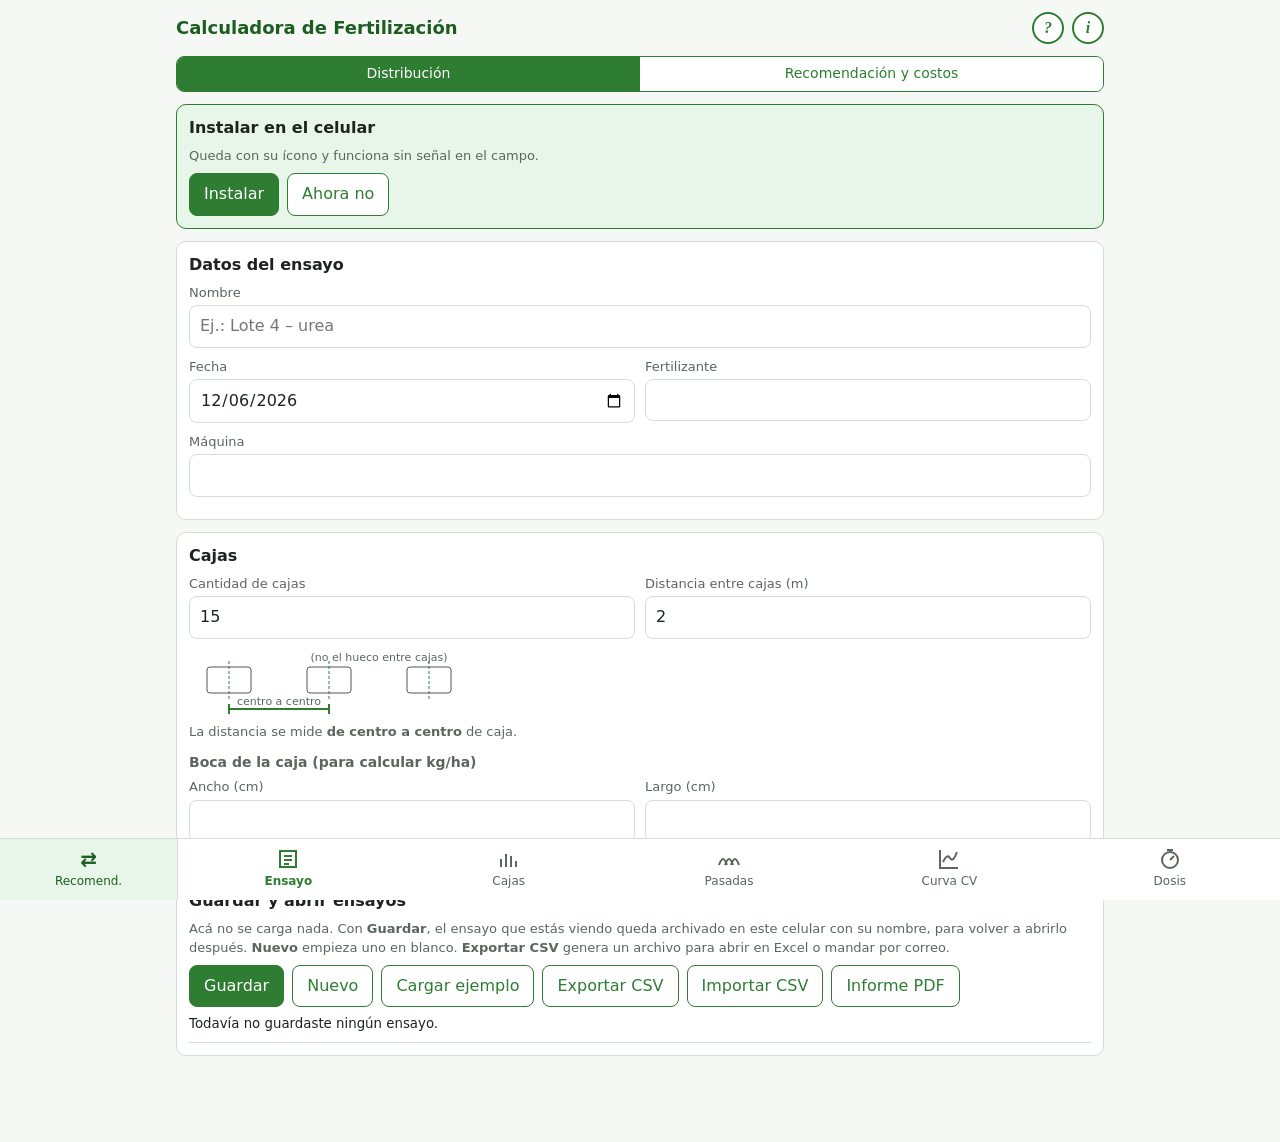
==== commit d990b34b: "Deslizar entre pantallas, botón de módulo y precios publicados - Se cambia de pantalla deslizando el" ====
--- a/index.html
+++ b/index.html
@@ -59,16 +59,6 @@
     </div>
 
     <div class="tarjeta">
-      <h2>Evaluación</h2>
-      <p class="ayuda" style="margin:0 0 8px">Escala de colores del CV: <span class="cv-bueno">verde</span> hasta el primer límite, <span class="cv-medio">amarillo</span> hasta el segundo y <span class="cv-malo">rojo</span> por encima.</p>
-      <div class="fila">
-        <label class="campo"><span>Verde hasta (% de CV)</span><input type="text" inputmode="decimal" data-campo="cvBueno" data-tipo="numero"></label>
-        <label class="campo"><span>Amarillo hasta (% de CV)</span><input type="text" inputmode="decimal" data-campo="cvAceptable" data-tipo="numero"></label>
-      </div>
-      <label class="campo"><span>Paso de la curva de CV (m)</span><input type="text" inputmode="decimal" data-campo="wPaso" data-tipo="numero"></label>
-    </div>
-
-    <div class="tarjeta">
       <h2>Guardar y abrir ensayos</h2>
       <p class="ayuda">Acá no se carga nada. Con <b>Guardar</b>, el ensayo que estás viendo queda archivado en este celular con su nombre, para volver a abrirlo después. <b>Nuevo</b> empieza uno en blanco. <b>Exportar CSV</b> genera un archivo para abrir en Excel o mandar por correo.</p>
       <div class="botones">
@@ -160,7 +150,8 @@
       <label class="campo" style="max-width:220px"><span>Precio (U$S/t)</span><input type="text" inputmode="numeric" id="nf-precio"></label>
       <div class="botones"><button class="btn" id="nf-agregar">Agregar</button></div>
     </details>
-    <div class="botones"><button class="btn sec" id="btn-editar-lista">Editar lista</button>
+    <div class="botones"><button class="btn" id="btn-actualizar-precios">Actualizar precios</button>
+      <button class="btn sec" id="btn-editar-lista">Editar lista</button>
       <button class="btn sec" id="btn-restaurar-fert">Volver a la lista original</button></div>
   </section>
 
@@ -194,8 +185,9 @@
       <h2>Ayuda</h2>
       <details open>
         <summary>Cómo usar el módulo Distribución</summary>
+        <p>Para pasar de una pantalla a otra podés tocar las pestañas de abajo o deslizar el dedo de costado. El botón ⇄ de la barra cambia de módulo.</p>
         <ol>
-          <li><b>Ensayo:</b> cargá el nombre, la máquina y el fertilizante; la cantidad de cajas y la distancia entre ellas, medida <b>de centro a centro</b>; y la medida de la boca de la caja si querés la dosis en kg/ha. También podés cambiar los límites de la escala de colores del CV.</li>
+          <li><b>Ensayo:</b> cargá el nombre, la máquina y el fertilizante; la cantidad de cajas y la distancia entre ellas, medida <b>de centro a centro</b>; y la medida de la boca de la caja si querés la dosis en kg/ha.</li>
           <li><b>Cajas:</b> cargá el peso de cada caja en orden. La caja 1 es la del extremo izquierdo mirando en el sentido de avance. Si una caja no tiene dato, dejala vacía y se interpola entre sus vecinas; si no recogió nada, poné 0. Es más cómodo con el celular acostado.</li>
           <li><b>Pasadas:</b> elegí <b>Continuo</b> (todas las pasadas en el mismo sentido, por ejemplo en un recorrido en redondo) o <b>Alternado</b> (ida y vuelta). Mové el ancho de trabajo y mirá cómo cambian el CV y la dosis. Tocá una barra para ver cuánto aporta cada pasada.</li>
           <li><b>Curva CV:</b> muestra el CV para cada ancho y los rangos de ancho en verde y en amarillo. Tocá la curva para elegir un ancho.</li>
@@ -208,7 +200,7 @@
         <ol>
           <li><b>Lote:</b> elegí el cultivo y cargá el rendimiento esperado, los nitratos de 0–60 cm a la siembra, el P Bray, la arcilla, la densidad aparente y la zona (norte o sur de la Pampa Deprimida).</li>
           <li><b>Dosis N y P:</b> muestra la dosis de N y las dos dosis de P: <b>suficiencia</b> (lleva el P al nivel crítico para esta campaña) y <b>construcción y mantenimiento</b> (además repone lo que se lleva la cosecha).</li>
-          <li><b>Fertilizantes:</b> actualizá los precios en U$S por tonelada. Con "Editar lista" podés quitar productos; también podés agregar otros.</li>
+          <li><b>Fertilizantes:</b> con "Actualizar precios" se descargan los últimos precios publicados; también podés cargarlos a mano en U$S por tonelada. Con "Editar lista" podés quitar productos; también podés agregar otros.</li>
           <li><b>Más económica:</b> la combinación de fertilizantes más barata que cubre la dosis. "Calibrar" lleva la dosis del producto a la calibración del módulo Distribución.</li>
         </ol>
       </details>
@@ -355,6 +347,7 @@
 </main>
 
 <nav class="pestanas" id="pestanas" data-modulo="distribucion">
+  <button class="cambiar-modulo" data-ir-modulo="recomendacion" aria-label="Ir a Recomendación y costos"><span class="flecha">⇄</span>Recomend.</button>
   <button data-p="ensayo"><svg viewBox="0 0 24 24" fill="none" stroke="currentColor" stroke-width="2"><path d="M4 4h16v16H4z"/><path d="M8 9h8M8 13h8M8 17h5"/></svg>Ensayo</button>
   <button data-p="cajas"><svg viewBox="0 0 24 24" fill="none" stroke="currentColor" stroke-width="2"><path d="M4 20V12M9 20V7M14 20V9M19 20v-6"/></svg>Cajas</button>
   <button data-p="pasadas"><svg viewBox="0 0 24 24" fill="none" stroke="currentColor" stroke-width="2"><path d="M2 18c3-8 5-8 8 0M8 18c3-8 5-8 8 0M14 18c3-8 5-8 8 0"/></svg>Pasadas</button>
@@ -362,6 +355,7 @@
   <button data-p="dosis"><svg viewBox="0 0 24 24" fill="none" stroke="currentColor" stroke-width="2"><circle cx="12" cy="13" r="8"/><path d="M12 13l4-4M9 3h6"/></svg>Dosis</button>
 </nav>
 <nav class="pestanas" id="pestanas-reco" data-modulo="recomendacion" hidden>
+  <button class="cambiar-modulo" data-ir-modulo="distribucion" aria-label="Ir a Distribución"><span class="flecha">⇄</span>Distrib.</button>
   <button data-p="lote"><svg viewBox="0 0 24 24" fill="none" stroke="currentColor" stroke-width="2"><path d="M3 20h18M5 20V9l7-5 7 5v11"/><path d="M9 20v-6h6v6"/></svg>Lote</button>
   <button data-p="reco"><svg viewBox="0 0 24 24" fill="none" stroke="currentColor" stroke-width="2"><path d="M9 3h6l-1 5 4 11a2 2 0 0 1-2 3H8a2 2 0 0 1-2-3l4-11z"/><path d="M8 14h8"/></svg>Dosis N y P</button>
   <button data-p="fert"><svg viewBox="0 0 24 24" fill="none" stroke="currentColor" stroke-width="2"><path d="M6 3h12l1 5H5z"/><path d="M5 8v12h14V8"/><path d="M12 11v6M9 14h6"/></svg>Fertilizantes</button>
--- a/css/estilos.css
+++ b/css/estilos.css
@@ -281,3 +281,7 @@
 .ayuda-texto ol, .ayuda-texto ul { padding-left: 20px; margin: 6px 0; }
 .ayuda-texto li { margin-bottom: 6px; font-size: 14px; }
 .ayuda-texto h3 { margin: 10px 0 4px; }
+
+/* Botón para cambiar de módulo, al principio de cada barra de pestañas */
+nav.pestanas button.cambiar-modulo { flex: 0.8; color: var(--verde-osc); border-right: 1px solid var(--borde); background: var(--verde-claro); }
+nav.pestanas button.cambiar-modulo .flecha { font-size: 20px; line-height: 24px; font-weight: 700; }
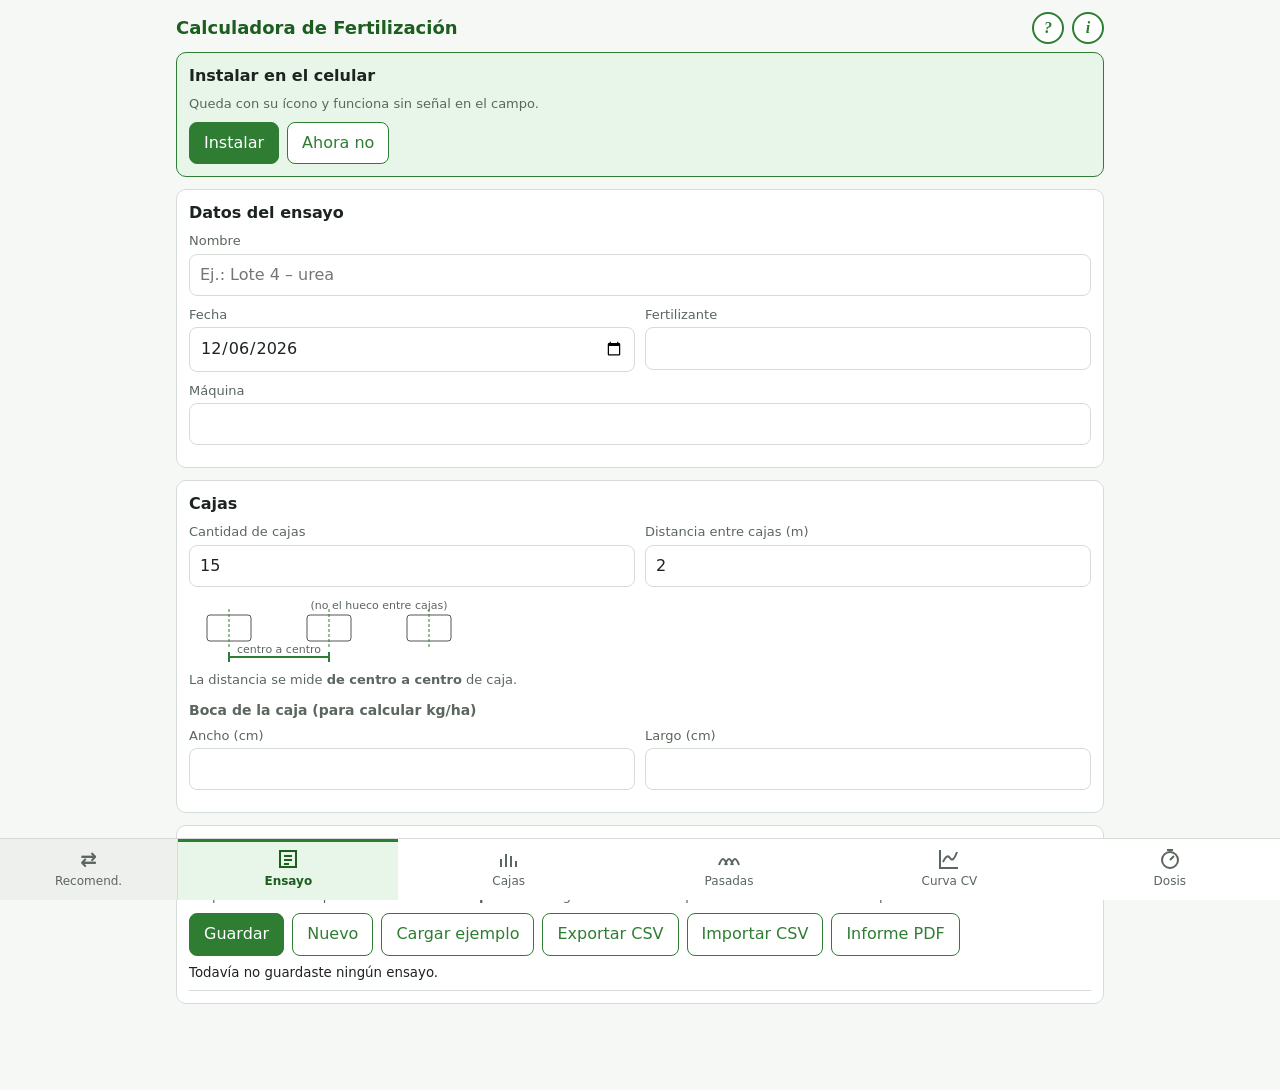
==== commit f7971e3d: "Ícono nuevo, pestaña resaltada, pantallas compactas y coma decimal - Ícono: tres pasadas (roja, verd" ====
--- a/index.html
+++ b/index.html
@@ -19,10 +19,6 @@
       <button class="btn-info" data-ayuda aria-label="Ayuda">?</button>
       <button class="btn-info" data-acerca aria-label="Acerca de">i</button>
     </div>
-    <div class="segmentado selector-modulo">
-      <button data-ir-modulo="distribucion">Distribución</button>
-      <button data-ir-modulo="recomendacion">Recomendación y costos</button>
-    </div>
     <div class="tarjeta instalar" id="tarjeta-instalar" hidden>
       <h2>Instalar en el celular</h2>
       <p class="ayuda">Queda con su ícono y funciona sin señal en el campo.</p>
@@ -81,24 +77,21 @@
       <button class="btn-info" data-ayuda aria-label="Ayuda">?</button>
       <button class="btn-info" data-acerca aria-label="Acerca de">i</button>
     </div>
-    <div class="segmentado selector-modulo">
-      <button data-ir-modulo="distribucion">Distribución</button>
-      <button data-ir-modulo="recomendacion">Recomendación y costos</button>
-    </div>
-    <div class="tarjeta">
-      <h2>Cultivo</h2>
-      <div class="segmentado" id="cultivo-sel">
-        <button data-cultivo="maiz">Maíz</button>
-        <button data-cultivo="soja">Soja</button>
-        <button data-cultivo="trigo">Trigo</button>
-      </div>
-      <label class="campo" style="margin-top:10px"><span>Rendimiento esperado (t/ha)</span><input type="text" inputmode="decimal" data-lote="rendimiento"></label>
+    <div class="tarjeta">
+      <div class="fila fila-centro">
+        <div class="segmentado" id="cultivo-sel" style="flex:2">
+          <button data-cultivo="maiz">Maíz</button>
+          <button data-cultivo="soja">Soja</button>
+          <button data-cultivo="trigo">Trigo</button>
+        </div>
+        <label class="campo"><span>Rendimiento (t/ha)</span><input type="text" inputmode="decimal" data-lote="rendimiento"></label>
+      </div>
     </div>
     <div class="tarjeta" id="tarjeta-n">
       <h2>Nitrógeno</h2>
       <div class="fila">
-        <label class="campo"><span>N de nitratos 0–60 cm a la siembra (kg N/ha)</span><input type="text" inputmode="decimal" data-lote="nSuelo"></label>
-        <label class="campo"><span>Umbral de N: suelo + fertilizante (kg N/ha)</span><input type="text" inputmode="decimal" data-lote="umbralN"></label>
+        <label class="campo"><span>Nitratos 0–60 cm a la siembra (kg N/ha)</span><input type="text" inputmode="decimal" data-lote="nSuelo"></label>
+        <label class="campo"><span>Umbral: suelo + fertilizante (kg N/ha)</span><input type="text" inputmode="decimal" data-lote="umbralN"></label>
       </div>
     </div>
     <div class="tarjeta">
@@ -107,19 +100,18 @@
         <label class="campo"><span>P Bray 1, 0–20 cm (ppm)</span><input type="text" inputmode="decimal" data-lote="bray"></label>
         <label class="campo"><span>Nivel crítico (ppm)</span><input type="text" inputmode="decimal" data-lote="criticoP"></label>
       </div>
-      <label class="check"><input type="checkbox" id="rotacion-trigo"> La rotación incluye trigo: usar 19 ppm para todos los cultivos</label>
-      <div class="fila">
-        <label class="campo"><span>Arcilla, 0–20 cm (%)</span><input type="text" inputmode="decimal" data-lote="arcilla"></label>
-        <label class="campo"><span>Densidad aparente (g/cm³)</span><input type="text" inputmode="decimal" data-lote="densidad"></label>
-      </div>
-      <span class="etq-campo">Ubicación del lote</span>
+      <label class="check"><input type="checkbox" id="rotacion-trigo"> Rotación con trigo (crítico de 19 ppm para todos)</label>
+      <div class="fila">
+        <label class="campo"><span>Arcilla (%)</span><input type="text" inputmode="decimal" data-lote="arcilla"></label>
+        <label class="campo"><span>Dens. aparente (g/cm³)</span><input type="text" inputmode="decimal" data-lote="densidad"></label>
+        <label class="campo"><span>P en grano (kg P/t)</span><input type="text" inputmode="decimal" data-lote="pGrano"></label>
+      </div>
+      <span class="etq-campo">Ubicación del lote (para la dosis equivalente de P)</span>
       <div class="segmentado" id="zona-sel">
         <button data-zona="1">Norte</button>
         <button data-zona="0">Sur</button>
       </div>
-      <p class="ayuda">La divisoria es la Pampa Deprimida (cuenca del Salado). <b>Norte:</b> Pampa Ondulada y Pampa Llana. <b>Sur:</b> Pampa Austral (sudeste y sudoeste bonaerense).</p>
-      <label class="campo" style="margin-top:8px"><span>P exportado por tonelada de grano (kg P/t)</span><input type="text" inputmode="decimal" data-lote="pGrano"></label>
-      <p class="ayuda">Valores por defecto: niveles críticos de Sucunza et al. (2018) y P en grano de las tablas del IPNI. Todos se pueden cambiar.</p>
+      <p class="ayuda">Respecto de la Pampa Deprimida (cuenca del Salado). <b>Norte:</b> Pampa Ondulada y Llana. <b>Sur:</b> Pampa Austral.</p>
     </div>
   </section>
 
@@ -131,11 +123,15 @@
   <!-- ============ RECOMENDACIÓN: FERTILIZANTES ============ -->
   <section class="pantalla" id="p-fert">
     <div class="tarjeta">
-      <h2>Fertilizantes y precios</h2>
-      <p class="ayuda">Grado en elemento (N-P-K-S) y, debajo, grado equivalente en óxidos (N-P₂O₅-K₂O-S), como en la bolsa. Precio en U$S por tonelada.</p>
-      <label class="campo" style="max-width:220px"><span>Fecha de los precios</span><input type="date" id="fecha-precios"></label>
+      <div class="cab-fert">
+        <h2>Precios (U$S/t)</h2>
+        <label class="fecha-chica"><span>al</span><input type="date" id="fecha-precios"></label>
+      </div>
       <div class="tabla-desliza"><table class="tabla tabla-fert" id="tabla-fert"></table></div>
-      <p class="ayuda">Debajo del costo por kg de P figura el costo por kg de P₂O₅, para comparar con las publicaciones que lo expresan así. En los compuestos (DAP, MAP) el precio se reparte entre N y P según lo que costaría cada uno en el fertilizante simple más barato.</p>
+      <p class="ayuda">Grado en elemento y, debajo, en óxidos. Costo de P: debajo, por kg de P₂O₅. En DAP y MAP el precio se reparte entre N y P.</p>
+      <div class="botones"><button class="btn chico" id="btn-actualizar-precios">Actualizar precios</button>
+        <button class="btn sec chico" id="btn-editar-lista">Editar lista</button>
+        <button class="btn sec chico" id="btn-restaurar-fert">Lista original</button></div>
     </div>
     <details class="tarjeta" id="agregar-fert">
       <summary>Agregar un fertilizante</summary>
@@ -150,9 +146,6 @@
       <label class="campo" style="max-width:220px"><span>Precio (U$S/t)</span><input type="text" inputmode="numeric" id="nf-precio"></label>
       <div class="botones"><button class="btn" id="nf-agregar">Agregar</button></div>
     </details>
-    <div class="botones"><button class="btn" id="btn-actualizar-precios">Actualizar precios</button>
-      <button class="btn sec" id="btn-editar-lista">Editar lista</button>
-      <button class="btn sec" id="btn-restaurar-fert">Volver a la lista original</button></div>
   </section>
 
   <!-- ============ RECOMENDACIÓN: COMBINACIÓN ============ -->
@@ -201,7 +194,7 @@
           <li><b>Lote:</b> elegí el cultivo y cargá el rendimiento esperado, los nitratos de 0–60 cm a la siembra, el P Bray, la arcilla, la densidad aparente y la zona (norte o sur de la Pampa Deprimida).</li>
           <li><b>Dosis N y P:</b> muestra la dosis de N y las dos dosis de P: <b>suficiencia</b> (lleva el P al nivel crítico para esta campaña) y <b>construcción y mantenimiento</b> (además repone lo que se lleva la cosecha).</li>
           <li><b>Fertilizantes:</b> con "Actualizar precios" se descargan los últimos precios publicados; también podés cargarlos a mano en U$S por tonelada. Con "Editar lista" podés quitar productos; también podés agregar otros.</li>
-          <li><b>Más económica:</b> la combinación de fertilizantes más barata que cubre la dosis. "Calibrar" lleva la dosis del producto a la calibración del módulo Distribución.</li>
+          <li><b>Más económica:</b> la combinación de fertilizantes más barata que cubre la dosis.</li>
         </ol>
       </details>
       <details>
@@ -257,6 +250,7 @@
 
   <!-- ============ CAJAS (perfil único) ============ -->
   <section class="pantalla llena" id="p-cajas">
+    <div class="girar-aviso">↻ Girá el celular para ver mejor esta pantalla</div>
     <div class="cabecera-cajas">
       <b>Peso por caja (g)</b>
       <span class="ayuda">← deslizá de costado →</span>
@@ -269,6 +263,7 @@
 
   <!-- ============ PASADAS ============ -->
   <section class="pantalla llena" id="p-pasadas">
+    <div class="girar-aviso">↻ Girá el celular para ver mejor esta pantalla</div>
     <div class="controles-pasadas">
       <div class="segmentado" id="modo-pasadas">
         <button data-modo="continuo">Continuo</button>
--- a/css/estilos.css
+++ b/css/estilos.css
@@ -283,5 +283,38 @@
 .ayuda-texto h3 { margin: 10px 0 4px; }
 
 /* Botón para cambiar de módulo, al principio de cada barra de pestañas */
-nav.pestanas button.cambiar-modulo { flex: 0.8; color: var(--verde-osc); border-right: 1px solid var(--borde); background: var(--verde-claro); }
+nav.pestanas button.cambiar-modulo { flex: 0.8; color: var(--texto-suave); border-right: 1px solid var(--borde); background: #eef0ee; }
 nav.pestanas button.cambiar-modulo .flecha { font-size: 20px; line-height: 24px; font-weight: 700; }
+
+/* Pestaña seleccionada: fondo y franja de color */
+nav.pestanas button.activa { background: var(--verde-claro); color: var(--verde-osc); box-shadow: inset 0 3px 0 var(--verde); }
+
+/* Aviso para girar el celular (solo en vertical, en Cajas y Pasadas) */
+.girar-aviso { display: none; align-items: center; justify-content: center; gap: 6px;
+  background: #fff7e0; border: 1px solid #f0d58a; color: var(--aviso); border-radius: 8px;
+  padding: 5px 8px; font-size: 13px; }
+@media (orientation: portrait) { .girar-aviso { display: flex; } }
+
+/* Lote y Fertilizantes más compactas, para que entren sin desplazarse */
+#p-lote .tarjeta, #p-fert .tarjeta { padding: 8px 10px; margin-bottom: 8px; }
+#p-lote .tarjeta h2, #p-fert .tarjeta h2 { font-size: 15px; margin: 0 0 6px; }
+#p-lote label.campo { margin-bottom: 6px; }
+#p-lote label.campo > span { font-size: 12px; line-height: 1.2; margin-bottom: 2px; }
+#p-lote input[type=text] { padding: 6px 8px; }
+#p-lote .fila { gap: 8px; align-items: flex-end; }
+#p-lote .fila-centro { align-items: flex-end; }
+#p-lote .fila-centro .segmentado { margin-bottom: 6px; }
+#p-lote .segmentado button { padding: 6px; }
+#p-lote label.check { font-size: 13px; margin: 0 0 6px; }
+#p-lote .ayuda { font-size: 12px; margin: 3px 0 0; }
+#p-lote .titulo-app, #p-ensayo .titulo-app { margin-bottom: 8px; }
+.cab-fert { display: flex; align-items: center; justify-content: space-between; gap: 8px; }
+.cab-fert h2 { margin: 0 !important; }
+.fecha-chica { display: flex; align-items: center; gap: 4px; font-size: 13px; color: var(--texto-suave); }
+.fecha-chica input { padding: 4px 6px; font-size: 13px; width: auto; }
+#p-fert .ayuda { font-size: 12px; margin: 4px 0; }
+#p-fert .botones { margin-top: 4px; gap: 6px; }
+#p-fert .tabla-fert td, #p-fert .tabla-fert th { padding-top: 2px; padding-bottom: 2px; }
+#p-fert .tabla-fert td.grado { line-height: 1.15; }
+#p-fert details.tarjeta { padding-top: 6px; padding-bottom: 6px; }
+#p-fert details summary { margin: 0; }
